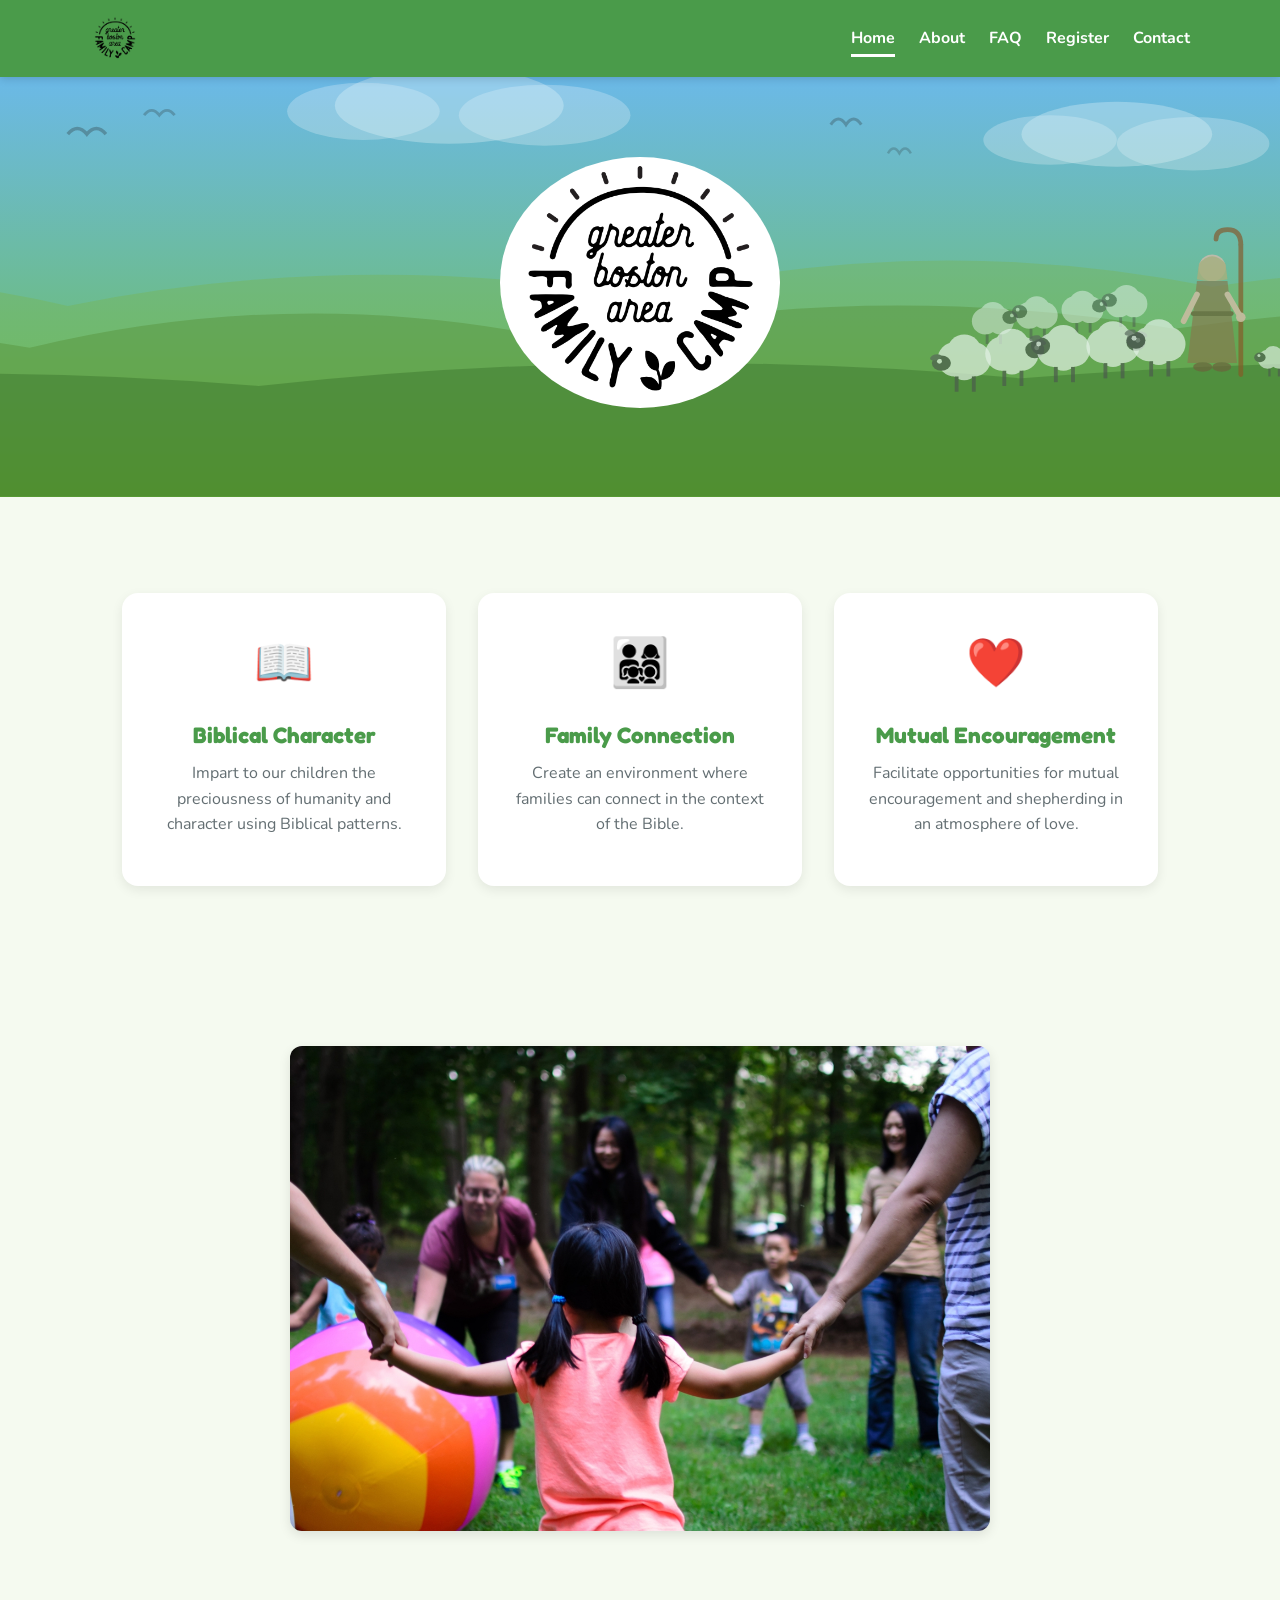
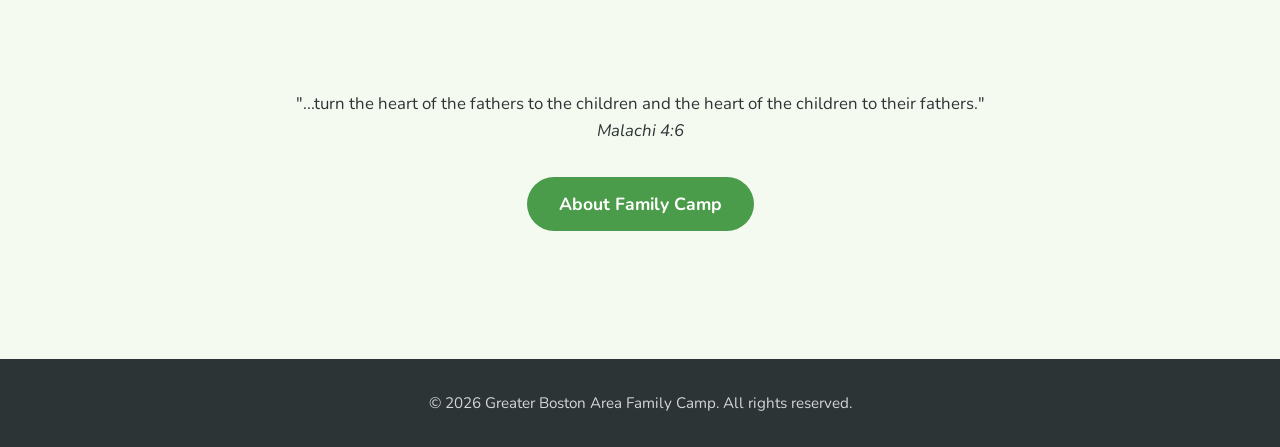
==== index.html @ 98b272f6 "Initial commit: GBA Family Camp website Migrate site from gba-family-camp-prototype repository inclu" ====
<!DOCTYPE html>
<html lang="en">
<head>
    <meta charset="UTF-8">
    <meta name="viewport" content="width=device-width, initial-scale=1.0">
    <title>Greater Boston Area Family Camp</title>
    <link rel="preconnect" href="https://fonts.googleapis.com">
    <link rel="preconnect" href="https://fonts.gstatic.com" crossorigin>
    <link href="https://fonts.googleapis.com/css2?family=Fredoka+One&family=Nunito:wght@400;600;700&display=swap" rel="stylesheet">
    <link rel="stylesheet" href="css/style.css">
</head>
<body>

    <!-- HEADER & NAVIGATION -->
    <header>
        <nav class="nav-container">
            <a href="index.html" class="logo"><img src="images/GBA FC logo screenshotted.png" alt="GBA Family Camp"></a>
            <button class="menu-toggle" aria-label="Toggle menu">
                <span></span>
                <span></span>
                <span></span>
            </button>
            <ul class="nav-links">
                <li><a href="index.html" class="active">Home</a></li>
                <li><a href="about.html">About</a></li>
                <li><a href="faq.html">FAQ</a></li>
                <li><a href="registration.html">Register</a></li>
                <li><a href="contact.html">Contact</a></li>
            </ul>
        </nav>
    </header>

    <!-- HERO SECTION -->
    <section class="hero">
        <div class="hero-content">
            <img src="images/GBA FC logo screenshotted.png" alt="Greater Boston Area Family Camp" class="hero-logo">
        </div>
        <!-- ============================================================
             PASTORAL SCENE (active) — sheep on rolling green hills
             To switch back to the forest, comment out this div and
             uncomment the "FOREST SCENE" div below.
             ============================================================ -->
        <div class="hero-scene" aria-hidden="true">
            <svg viewBox="0 0 1200 220" preserveAspectRatio="xMidYMax slice" xmlns="http://www.w3.org/2000/svg">
                <!-- Clouds -->
                <ellipse cx="150" cy="25" rx="55" ry="18" fill="white" opacity="0.4"/>
                <ellipse cx="110" cy="28" rx="38" ry="14" fill="white" opacity="0.35"/>
                <ellipse cx="195" cy="30" rx="42" ry="15" fill="white" opacity="0.35"/>

                <ellipse cx="500" cy="15" rx="60" ry="20" fill="white" opacity="0.35"/>
                <ellipse cx="455" cy="18" rx="40" ry="15" fill="white" opacity="0.3"/>
                <ellipse cx="550" cy="20" rx="45" ry="16" fill="white" opacity="0.3"/>

                <ellipse cx="850" cy="30" rx="50" ry="17" fill="white" opacity="0.35"/>
                <ellipse cx="815" cy="33" rx="35" ry="13" fill="white" opacity="0.3"/>
                <ellipse cx="890" cy="35" rx="40" ry="14" fill="white" opacity="0.3"/>

                <ellipse cx="1100" cy="20" rx="48" ry="16" fill="white" opacity="0.3"/>
                <ellipse cx="1065" cy="23" rx="33" ry="12" fill="white" opacity="0.25"/>
                <ellipse cx="1140" cy="25" rx="38" ry="13" fill="white" opacity="0.25"/>

                <!-- Birds (V shapes scattered across the sky) -->
                <path d="M300,30 Q305,24 310,30 Q315,24 320,30" fill="none" stroke="#2D3436" stroke-width="1.8" opacity="0.4"/>
                <path d="M340,20 Q344,15 348,20 Q352,15 356,20" fill="none" stroke="#2D3436" stroke-width="1.5" opacity="0.35"/>
                <path d="M700,25 Q704,19 708,25 Q712,19 716,25" fill="none" stroke="#2D3436" stroke-width="1.6" opacity="0.38"/>
                <path d="M730,40 Q733,35 736,40 Q739,35 742,40" fill="none" stroke="#2D3436" stroke-width="1.3" opacity="0.3"/>
                <path d="M950,18 Q954,12 958,18 Q962,12 966,18" fill="none" stroke="#2D3436" stroke-width="1.5" opacity="0.35"/>
                <path d="M180,45 Q183,40 186,45 Q189,40 192,45" fill="none" stroke="#2D3436" stroke-width="1.3" opacity="0.3"/>

                <!-- Rolling hills — back (distant, lighter) -->
                <path d="M0,130 Q150,85 300,120 Q450,90 600,115 Q750,80 900,110 Q1050,88 1200,105 L1200,220 L0,220 Z" fill="#7CB342" opacity="0.4"/>

                <!-- Rolling hills — middle -->
                <path d="M0,155 Q120,115 280,142 Q420,108 560,138 Q720,105 880,132 Q1020,112 1200,128 L1200,220 L0,220 Z" fill="#558B2F" opacity="0.5"/>

                <!-- Rolling hills — front (closest, darkest) -->
                <path d="M0,172 Q200,145 400,162 Q600,140 800,158 Q1000,142 1200,155 L1200,220 L0,220 Z" fill="#33691E" opacity="0.5"/>

                <!-- ======== SHEPHERD ======== -->
                <g opacity="0.7" transform="translate(900, 118)">
                    <!-- Staff / shepherd's crook -->
                    <line x1="15" y1="-30" x2="15" y2="38" stroke="#8B4513" stroke-width="2.5" stroke-linecap="round"/>
                    <path d="M15,-30 Q15,-38 8,-38 Q2,-38 2,-33" fill="none" stroke="#8B4513" stroke-width="2.5" stroke-linecap="round"/>
                    <!-- Head -->
                    <circle cx="0" cy="-18" r="7" fill="#FDBCB4"/>
                    <!-- Headcloth -->
                    <path d="M-7,-20 Q0,-28 7,-20 L8,-12 Q0,-10 -8,-12 Z" fill="#D4A76A" opacity="0.85"/>
                    <!-- Body / robe -->
                    <path d="M-8,-11 L-13,32 L13,32 L8,-11 Z" fill="#8B6C42"/>
                    <!-- Belt / sash -->
                    <line x1="-10" y1="6" x2="10" y2="6" stroke="#654321" stroke-width="2.5" stroke-linecap="round"/>
                    <!-- Arms -->
                    <line x1="-8" y1="-4" x2="-15" y2="10" stroke="#FDBCB4" stroke-width="3" stroke-linecap="round"/>
                    <line x1="8" y1="-4" x2="15" y2="8" stroke="#FDBCB4" stroke-width="3" stroke-linecap="round"/>
                    <!-- Hand holding staff -->
                    <circle cx="15" cy="8" r="2.5" fill="#FDBCB4"/>
                    <!-- Feet -->
                    <ellipse cx="-5" cy="34" rx="5" ry="2.5" fill="#6D4C2E"/>
                    <ellipse cx="5" cy="34" rx="5" ry="2.5" fill="#6D4C2E"/>
                </g>

                <!-- ======== FLOCK (clustered near shepherd, x~770-1060) ======== -->

                <!-- Back row — small distant sheep on middle hill, packed tight -->
                <g opacity="0.5" transform="translate(785, 128)">
                    <circle cx="-4" cy="0" r="7" fill="white"/>
                    <circle cx="4" cy="0" r="7" fill="white"/>
                    <circle cx="0" cy="-3" r="7" fill="white"/>
                    <ellipse cx="9" cy="-2" rx="4" ry="3.5" fill="#444"/>
                    <circle cx="10" cy="-3" r="1" fill="white"/>
                    <line x1="-3" y1="7" x2="-3" y2="12" stroke="#444" stroke-width="1.5"/>
                    <line x1="4" y1="7" x2="4" y2="12" stroke="#444" stroke-width="1.5"/>
                </g>
                <g opacity="0.5" transform="translate(808, 125)">
                    <circle cx="-4" cy="0" r="7" fill="white"/>
                    <circle cx="4" cy="0" r="7" fill="white"/>
                    <circle cx="0" cy="-3" r="7" fill="white"/>
                    <ellipse cx="-9" cy="-2" rx="4" ry="3.5" fill="#444"/>
                    <circle cx="-10" cy="-3" r="1" fill="white"/>
                    <line x1="-3" y1="7" x2="-3" y2="12" stroke="#444" stroke-width="1.5"/>
                    <line x1="4" y1="7" x2="4" y2="12" stroke="#444" stroke-width="1.5"/>
                </g>
                <g opacity="0.5" transform="translate(832, 122)">
                    <circle cx="-4" cy="0" r="7" fill="white"/>
                    <circle cx="4" cy="0" r="7" fill="white"/>
                    <circle cx="0" cy="-3" r="7" fill="white"/>
                    <ellipse cx="9" cy="-2" rx="4" ry="3.5" fill="#444"/>
                    <circle cx="10" cy="-3" r="1" fill="white"/>
                    <line x1="-3" y1="7" x2="-3" y2="12" stroke="#444" stroke-width="1.5"/>
                    <line x1="4" y1="7" x2="4" y2="12" stroke="#444" stroke-width="1.5"/>
                </g>
                <g opacity="0.5" transform="translate(855, 119)">
                    <circle cx="-4" cy="0" r="7" fill="white"/>
                    <circle cx="4" cy="0" r="7" fill="white"/>
                    <circle cx="0" cy="-3" r="7" fill="white"/>
                    <ellipse cx="-9" cy="-2" rx="4" ry="3.5" fill="#444"/>
                    <circle cx="-10" cy="-3" r="1" fill="white"/>
                    <line x1="-3" y1="7" x2="-3" y2="12" stroke="#444" stroke-width="1.5"/>
                    <line x1="4" y1="7" x2="4" y2="12" stroke="#444" stroke-width="1.5"/>
                </g>
                <g opacity="0.5" transform="translate(950, 112)">
                    <circle cx="-4" cy="0" r="7" fill="white"/>
                    <circle cx="4" cy="0" r="7" fill="white"/>
                    <circle cx="0" cy="-3" r="7" fill="white"/>
                    <ellipse cx="9" cy="-2" rx="4" ry="3.5" fill="#444"/>
                    <circle cx="10" cy="-3" r="1" fill="white"/>
                    <line x1="-3" y1="7" x2="-3" y2="12" stroke="#444" stroke-width="1.5"/>
                    <line x1="4" y1="7" x2="4" y2="12" stroke="#444" stroke-width="1.5"/>
                </g>
                <g opacity="0.5" transform="translate(973, 109)">
                    <circle cx="-4" cy="0" r="7" fill="white"/>
                    <circle cx="4" cy="0" r="7" fill="white"/>
                    <circle cx="0" cy="-3" r="7" fill="white"/>
                    <ellipse cx="-9" cy="-2" rx="4" ry="3.5" fill="#444"/>
                    <circle cx="-10" cy="-3" r="1" fill="white"/>
                    <line x1="-3" y1="7" x2="-3" y2="12" stroke="#444" stroke-width="1.5"/>
                    <line x1="4" y1="7" x2="4" y2="12" stroke="#444" stroke-width="1.5"/>
                </g>
                <g opacity="0.5" transform="translate(998, 106)">
                    <circle cx="-4" cy="0" r="7" fill="white"/>
                    <circle cx="4" cy="0" r="7" fill="white"/>
                    <circle cx="0" cy="-3" r="7" fill="white"/>
                    <ellipse cx="9" cy="-2" rx="4" ry="3.5" fill="#444"/>
                    <circle cx="10" cy="-3" r="1" fill="white"/>
                    <line x1="-3" y1="7" x2="-3" y2="12" stroke="#444" stroke-width="1.5"/>
                    <line x1="4" y1="7" x2="4" y2="12" stroke="#444" stroke-width="1.5"/>
                </g>
                <g opacity="0.5" transform="translate(1025, 110)">
                    <circle cx="-4" cy="0" r="7" fill="white"/>
                    <circle cx="4" cy="0" r="7" fill="white"/>
                    <circle cx="0" cy="-3" r="7" fill="white"/>
                    <ellipse cx="-9" cy="-2" rx="4" ry="3.5" fill="#444"/>
                    <circle cx="-10" cy="-3" r="1" fill="white"/>
                    <line x1="-3" y1="7" x2="-3" y2="12" stroke="#444" stroke-width="1.5"/>
                    <line x1="4" y1="7" x2="4" y2="12" stroke="#444" stroke-width="1.5"/>
                </g>

                <!-- Front row — larger sheep on front hill, packed tight with slight overlap -->
                <g opacity="0.7" transform="translate(770, 148)">
                    <circle cx="-5" cy="0" r="9" fill="white"/>
                    <circle cx="5" cy="0" r="9" fill="white"/>
                    <circle cx="0" cy="-4" r="9" fill="white"/>
                    <circle cx="0" cy="3" r="8" fill="white"/>
                    <ellipse cx="-12" cy="2" rx="5" ry="4" fill="#444"/>
                    <circle cx="-13" cy="1" r="1.3" fill="white"/>
                    <ellipse cx="-15" cy="-1" rx="3" ry="1.5" fill="#555" transform="rotate(-15,-15,-1)"/>
                    <line x1="-4" y1="9" x2="-4" y2="17" stroke="#444" stroke-width="2"/>
                    <line x1="5" y1="9" x2="5" y2="17" stroke="#444" stroke-width="2"/>
                </g>
                <g opacity="0.7" transform="translate(795, 145)">
                    <circle cx="-5" cy="0" r="9" fill="white"/>
                    <circle cx="5" cy="0" r="9" fill="white"/>
                    <circle cx="0" cy="-4" r="9" fill="white"/>
                    <circle cx="0" cy="3" r="8" fill="white"/>
                    <ellipse cx="12" cy="-2" rx="5" ry="4.5" fill="#444"/>
                    <circle cx="13" cy="-3" r="1.3" fill="white"/>
                    <ellipse cx="15" cy="-6" rx="3" ry="1.5" fill="#555" transform="rotate(15,15,-6)"/>
                    <line x1="-4" y1="9" x2="-4" y2="17" stroke="#444" stroke-width="2"/>
                    <line x1="5" y1="9" x2="5" y2="17" stroke="#444" stroke-width="2"/>
                </g>
                <g opacity="0.7" transform="translate(822, 143)">
                    <circle cx="-5" cy="0" r="9" fill="white"/>
                    <circle cx="5" cy="0" r="9" fill="white"/>
                    <circle cx="0" cy="-4" r="9" fill="white"/>
                    <circle cx="0" cy="3" r="8" fill="white"/>
                    <ellipse cx="-12" cy="-2" rx="5" ry="4.5" fill="#444"/>
                    <circle cx="-13" cy="-3" r="1.3" fill="white"/>
                    <ellipse cx="-15" cy="-6" rx="3" ry="1.5" fill="#555" transform="rotate(-15,-15,-6)"/>
                    <line x1="-4" y1="9" x2="-4" y2="17" stroke="#444" stroke-width="2"/>
                    <line x1="5" y1="9" x2="5" y2="17" stroke="#444" stroke-width="2"/>
                </g>
                <g opacity="0.7" transform="translate(848, 141)">
                    <circle cx="-5" cy="0" r="9" fill="white"/>
                    <circle cx="5" cy="0" r="9" fill="white"/>
                    <circle cx="0" cy="-4" r="9" fill="white"/>
                    <circle cx="0" cy="3" r="8" fill="white"/>
                    <ellipse cx="12" cy="-2" rx="5" ry="4.5" fill="#444"/>
                    <circle cx="13" cy="-3" r="1.3" fill="white"/>
                    <ellipse cx="15" cy="-6" rx="3" ry="1.5" fill="#555" transform="rotate(15,15,-6)"/>
                    <line x1="-4" y1="9" x2="-4" y2="17" stroke="#444" stroke-width="2"/>
                    <line x1="5" y1="9" x2="5" y2="17" stroke="#444" stroke-width="2"/>
                </g>
                <g opacity="0.7" transform="translate(872, 140)">
                    <circle cx="-5" cy="0" r="9" fill="white"/>
                    <circle cx="5" cy="0" r="9" fill="white"/>
                    <circle cx="0" cy="-4" r="9" fill="white"/>
                    <circle cx="0" cy="3" r="8" fill="white"/>
                    <ellipse cx="-12" cy="-2" rx="5" ry="4.5" fill="#444"/>
                    <circle cx="-13" cy="-3" r="1.3" fill="white"/>
                    <ellipse cx="-15" cy="-6" rx="3" ry="1.5" fill="#555" transform="rotate(-15,-15,-6)"/>
                    <line x1="-4" y1="9" x2="-4" y2="17" stroke="#444" stroke-width="2"/>
                    <line x1="5" y1="9" x2="5" y2="17" stroke="#444" stroke-width="2"/>
                </g>
                <!-- Lamb near the shepherd -->
                <g opacity="0.65" transform="translate(932, 148)">
                    <circle cx="-3" cy="0" r="5" fill="white"/>
                    <circle cx="3" cy="0" r="5" fill="white"/>
                    <circle cx="0" cy="-2" r="5" fill="white"/>
                    <ellipse cx="-7" cy="-1" rx="3" ry="2.5" fill="#444"/>
                    <circle cx="-7.5" cy="-2" r="0.8" fill="white"/>
                    <line x1="-2" y1="5" x2="-2" y2="9" stroke="#444" stroke-width="1.2"/>
                    <line x1="3" y1="5" x2="3" y2="9" stroke="#444" stroke-width="1.2"/>
                </g>
                <g opacity="0.7" transform="translate(950, 148)">
                    <circle cx="-5" cy="0" r="9" fill="white"/>
                    <circle cx="5" cy="0" r="9" fill="white"/>
                    <circle cx="0" cy="-4" r="9" fill="white"/>
                    <circle cx="0" cy="3" r="8" fill="white"/>
                    <ellipse cx="12" cy="-2" rx="5" ry="4.5" fill="#444"/>
                    <circle cx="13" cy="-3" r="1.3" fill="white"/>
                    <ellipse cx="15" cy="-6" rx="3" ry="1.5" fill="#555" transform="rotate(15,15,-6)"/>
                    <line x1="-4" y1="9" x2="-4" y2="17" stroke="#444" stroke-width="2"/>
                    <line x1="5" y1="9" x2="5" y2="17" stroke="#444" stroke-width="2"/>
                </g>
                <g opacity="0.7" transform="translate(977, 150)">
                    <circle cx="-5" cy="0" r="9" fill="white"/>
                    <circle cx="5" cy="0" r="9" fill="white"/>
                    <circle cx="0" cy="-4" r="9" fill="white"/>
                    <circle cx="0" cy="3" r="8" fill="white"/>
                    <ellipse cx="-12" cy="-2" rx="5" ry="4.5" fill="#444"/>
                    <circle cx="-13" cy="-3" r="1.3" fill="white"/>
                    <ellipse cx="-15" cy="-6" rx="3" ry="1.5" fill="#555" transform="rotate(-15,-15,-6)"/>
                    <line x1="-4" y1="9" x2="-4" y2="17" stroke="#444" stroke-width="2"/>
                    <line x1="5" y1="9" x2="5" y2="17" stroke="#444" stroke-width="2"/>
                </g>
                <g opacity="0.7" transform="translate(1002, 152)">
                    <circle cx="-5" cy="0" r="9" fill="white"/>
                    <circle cx="5" cy="0" r="9" fill="white"/>
                    <circle cx="0" cy="-4" r="9" fill="white"/>
                    <circle cx="0" cy="3" r="8" fill="white"/>
                    <ellipse cx="12" cy="-2" rx="5" ry="4.5" fill="#444"/>
                    <circle cx="13" cy="-3" r="1.3" fill="white"/>
                    <ellipse cx="15" cy="-6" rx="3" ry="1.5" fill="#555" transform="rotate(15,15,-6)"/>
                    <line x1="-4" y1="9" x2="-4" y2="17" stroke="#444" stroke-width="2"/>
                    <line x1="5" y1="9" x2="5" y2="17" stroke="#444" stroke-width="2"/>
                </g>
                <g opacity="0.7" transform="translate(1028, 154)">
                    <circle cx="-5" cy="0" r="9" fill="white"/>
                    <circle cx="5" cy="0" r="9" fill="white"/>
                    <circle cx="0" cy="-4" r="9" fill="white"/>
                    <circle cx="0" cy="3" r="8" fill="white"/>
                    <ellipse cx="-12" cy="-2" rx="5" ry="4.5" fill="#444"/>
                    <circle cx="-13" cy="-3" r="1.3" fill="white"/>
                    <ellipse cx="-15" cy="-6" rx="3" ry="1.5" fill="#555" transform="rotate(-15,-15,-6)"/>
                    <line x1="-4" y1="9" x2="-4" y2="17" stroke="#444" stroke-width="2"/>
                    <line x1="5" y1="9" x2="5" y2="17" stroke="#444" stroke-width="2"/>
                </g>
                <g opacity="0.7" transform="translate(1055, 156)">
                    <circle cx="-5" cy="0" r="9" fill="white"/>
                    <circle cx="5" cy="0" r="9" fill="white"/>
                    <circle cx="0" cy="-4" r="9" fill="white"/>
                    <circle cx="0" cy="3" r="8" fill="white"/>
                    <ellipse cx="12" cy="-2" rx="5" ry="4.5" fill="#444"/>
                    <circle cx="13" cy="-3" r="1.3" fill="white"/>
                    <ellipse cx="15" cy="-6" rx="3" ry="1.5" fill="#555" transform="rotate(15,15,-6)"/>
                    <line x1="-4" y1="9" x2="-4" y2="17" stroke="#444" stroke-width="2"/>
                    <line x1="5" y1="9" x2="5" y2="17" stroke="#444" stroke-width="2"/>
                </g>
            </svg>
        </div>

        <!-- ============================================================
             FOREST SCENE (inactive) — original evergreen trees
             To switch back: uncomment this div and comment out the
             "PASTORAL SCENE" div above.
             ============================================================
        <div class="hero-scene" aria-hidden="true">
            <svg viewBox="0 0 1200 220" preserveAspectRatio="xMidYMax slice" xmlns="http://www.w3.org/2000/svg">
                <ellipse cx="180" cy="28" rx="50" ry="16" fill="white" opacity="0.35"/>
                <ellipse cx="145" cy="30" rx="35" ry="14" fill="white" opacity="0.3"/>
                <ellipse cx="220" cy="32" rx="40" ry="13" fill="white" opacity="0.3"/>
                <ellipse cx="750" cy="18" rx="55" ry="17" fill="white" opacity="0.3"/>
                <ellipse cx="710" cy="20" rx="38" ry="13" fill="white" opacity="0.25"/>
                <ellipse cx="795" cy="22" rx="42" ry="14" fill="white" opacity="0.25"/>
                <ellipse cx="1050" cy="38" rx="45" ry="14" fill="white" opacity="0.3"/>
                <ellipse cx="1020" cy="40" rx="32" ry="12" fill="white" opacity="0.25"/>
                <ellipse cx="1085" cy="42" rx="36" ry="12" fill="white" opacity="0.25"/>
                <path d="M420,22 Q425,16 430,22 Q435,16 440,22" fill="none" stroke="#2D3436" stroke-width="1.8" opacity="0.4"/>
                <path d="M460,32 Q464,27 468,32 Q472,27 476,32" fill="none" stroke="#2D3436" stroke-width="1.5" opacity="0.35"/>
                <polygon points="70,40 55,70 85,70" fill="#2E7D32" opacity="0.5"/>
                <polygon points="70,55 48,90 92,90" fill="#338633" opacity="0.5"/>
                <polygon points="70,75 40,115 100,115" fill="#3E9E3E" opacity="0.5"/>
                <rect x="65" y="115" width="10" height="12" fill="#5D4037" opacity="0.5"/>
                <polygon points="220,35 205,65 235,65" fill="#338633" opacity="0.5"/>
                <polygon points="220,50 198,85 242,85" fill="#2E7D32" opacity="0.5"/>
                <polygon points="220,70 190,110 250,110" fill="#3E9E3E" opacity="0.5"/>
                <rect x="215" y="110" width="10" height="12" fill="#5D4037" opacity="0.5"/>
                <polygon points="370,42 355,72 385,72" fill="#2E7D32" opacity="0.5"/>
                <polygon points="370,57 348,92 392,92" fill="#338633" opacity="0.5"/>
                <polygon points="370,77 340,117 400,117" fill="#3E9E3E" opacity="0.5"/>
                <rect x="365" y="117" width="10" height="12" fill="#5D4037" opacity="0.5"/>
                <polygon points="520,30 505,60 535,60" fill="#338633" opacity="0.5"/>
                <polygon points="520,45 498,80 542,80" fill="#2E7D32" opacity="0.5"/>
                <polygon points="520,65 490,105 550,105" fill="#3E9E3E" opacity="0.5"/>
                <rect x="515" y="105" width="10" height="12" fill="#5D4037" opacity="0.5"/>
                <polygon points="670,38 655,68 685,68" fill="#2E7D32" opacity="0.5"/>
                <polygon points="670,53 648,88 692,88" fill="#338633" opacity="0.5"/>
                <polygon points="670,73 640,113 700,113" fill="#3E9E3E" opacity="0.5"/>
                <rect x="665" y="113" width="10" height="12" fill="#5D4037" opacity="0.5"/>
                <polygon points="820,33 805,63 835,63" fill="#338633" opacity="0.5"/>
                <polygon points="820,48 798,83 842,83" fill="#2E7D32" opacity="0.5"/>
                <polygon points="820,68 790,108 850,108" fill="#3E9E3E" opacity="0.5"/>
                <rect x="815" y="108" width="10" height="12" fill="#5D4037" opacity="0.5"/>
                <polygon points="970,40 955,70 985,70" fill="#2E7D32" opacity="0.5"/>
                <polygon points="970,55 948,90 992,90" fill="#338633" opacity="0.5"/>
                <polygon points="970,75 940,115 1000,115" fill="#3E9E3E" opacity="0.5"/>
                <rect x="965" y="115" width="10" height="12" fill="#5D4037" opacity="0.5"/>
                <polygon points="1120,36 1105,66 1135,66" fill="#338633" opacity="0.5"/>
                <polygon points="1120,51 1098,86 1142,86" fill="#2E7D32" opacity="0.5"/>
                <polygon points="1120,71 1090,111 1150,111" fill="#3E9E3E" opacity="0.5"/>
                <rect x="1115" y="111" width="10" height="12" fill="#5D4037" opacity="0.5"/>
                <polygon points="30,70 10,108 50,108" fill="#1B5E20" opacity="0.7"/>
                <polygon points="30,88 2,135 58,135" fill="#236B23" opacity="0.7"/>
                <polygon points="30,115 -8,170 68,170" fill="#2E7D32" opacity="0.7"/>
                <rect x="23" y="170" width="14" height="18" fill="#4E342E" opacity="0.7"/>
                <polygon points="150,60 130,98 170,98" fill="#236B23" opacity="0.7"/>
                <polygon points="150,78 122,125 178,125" fill="#1B5E20" opacity="0.7"/>
                <polygon points="150,105 112,160 188,160" fill="#2E7D32" opacity="0.7"/>
                <rect x="143" y="160" width="14" height="18" fill="#4E342E" opacity="0.7"/>
                <polygon points="290,65 270,103 310,103" fill="#1B5E20" opacity="0.7"/>
                <polygon points="290,83 262,130 318,130" fill="#236B23" opacity="0.7"/>
                <polygon points="290,110 252,165 328,165" fill="#2E7D32" opacity="0.7"/>
                <rect x="283" y="165" width="14" height="18" fill="#4E342E" opacity="0.7"/>
                <polygon points="440,55 420,93 460,93" fill="#236B23" opacity="0.7"/>
                <polygon points="440,73 412,120 468,120" fill="#1B5E20" opacity="0.7"/>
                <polygon points="440,100 402,155 478,155" fill="#2E7D32" opacity="0.7"/>
                <rect x="433" y="155" width="14" height="18" fill="#4E342E" opacity="0.7"/>
                <polygon points="590,62 570,100 610,100" fill="#1B5E20" opacity="0.7"/>
                <polygon points="590,80 562,127 618,127" fill="#236B23" opacity="0.7"/>
                <polygon points="590,107 552,162 628,162" fill="#2E7D32" opacity="0.7"/>
                <rect x="583" y="162" width="14" height="18" fill="#4E342E" opacity="0.7"/>
                <polygon points="740,58 720,96 760,96" fill="#236B23" opacity="0.7"/>
                <polygon points="740,76 712,123 768,123" fill="#1B5E20" opacity="0.7"/>
                <polygon points="740,103 702,158 778,158" fill="#2E7D32" opacity="0.7"/>
                <rect x="733" y="158" width="14" height="18" fill="#4E342E" opacity="0.7"/>
                <polygon points="890,63 870,101 910,101" fill="#1B5E20" opacity="0.7"/>
                <polygon points="890,81 862,128 918,128" fill="#236B23" opacity="0.7"/>
                <polygon points="890,108 852,163 928,163" fill="#2E7D32" opacity="0.7"/>
                <rect x="883" y="163" width="14" height="18" fill="#4E342E" opacity="0.7"/>
                <polygon points="1040,56 1020,94 1060,94" fill="#236B23" opacity="0.7"/>
                <polygon points="1040,74 1012,121 1068,121" fill="#1B5E20" opacity="0.7"/>
                <polygon points="1040,101 1002,156 1078,156" fill="#2E7D32" opacity="0.7"/>
                <rect x="1033" y="156" width="14" height="18" fill="#4E342E" opacity="0.7"/>
                <polygon points="1170,66 1150,104 1190,104" fill="#1B5E20" opacity="0.7"/>
                <polygon points="1170,84 1142,131 1198,131" fill="#236B23" opacity="0.7"/>
                <polygon points="1170,111 1132,166 1208,166" fill="#2E7D32" opacity="0.7"/>
                <rect x="1163" y="166" width="14" height="18" fill="#4E342E" opacity="0.7"/>
                <rect x="0" y="165" width="1200" height="55" fill="#2E7D32" opacity="0.4"/>
            </svg>
        </div>
        -->
    </section>

    <!-- HIGHLIGHTS -->
    <section class="section">
        <div class="highlights">
            <div class="card">
                <div class="card-icon">📖</div>
                <h3>Biblical Character</h3>
                <p>Impart to our children the preciousness of humanity and character using Biblical patterns.</p>
            </div>
            <div class="card">
                <div class="card-icon">👨‍👩‍👧‍👦</div>
                <h3>Family Connection</h3>
                <p>Create an environment where families can connect in the context of the Bible.</p>
            </div>
            <div class="card">
                <div class="card-icon">❤️</div>
                <h3>Mutual Encouragement</h3>
                <p>Facilitate opportunities for mutual encouragement and shepherding in an atmosphere of love.</p>
            </div>
        </div>
    </section>

    <!-- PHOTO -->
    <section class="section" style="text-align: center;">
        <img src="images/SFC_3_outside.jpg" alt="Families playing together outdoors at camp" class="page-photo scroll-reveal">
    </section>

    <!-- ABOUT PREVIEW -->
    <section class="section" style="text-align: center;">
        <p>"...turn the heart of the fathers to the children and the heart of the children to their fathers."<br><em>Malachi 4:6</em></p>
        <a href="about.html" class="btn btn-primary" style="margin-top: 1rem;">About Family Camp</a>
    </section>

    <!-- FOOTER -->
    <footer>
        <p>&copy; 2026 Greater Boston Area Family Camp. All rights reserved.</p>
    </footer>

    <!-- Mobile menu toggle script -->
    <script>
        document.querySelector('.menu-toggle').addEventListener('click', function () {
            document.querySelector('.nav-links').classList.toggle('open');
        });

        // Scroll reveal: fade in elements as they enter the viewport
        const observer = new IntersectionObserver(function (entries) {
            entries.forEach(function (entry) {
                if (entry.isIntersecting) {
                    entry.target.classList.add('visible');
                }
            });
        }, { threshold: 0.15 });

        document.querySelectorAll('.scroll-reveal').forEach(function (el) {
            observer.observe(el);
        });
    </script>

</body>
</html>
---- css/style.css ----
/* ===== COLOR & FONT VARIABLES ===== */
/* Change these values to update the entire site's look! */
:root {
    --color-primary: #4A9B4A;
    --color-secondary: #6BB9E8;
    --color-accent: #6DBE45;
    --color-bg: #F5FAF0;
    --color-text: #2D3436;
    --color-white: #FFFFFF;
    --font-heading: 'Fredoka One', cursive;
    --font-body: 'Nunito', sans-serif;
}

/* ===== RESET & BASE STYLES ===== */
* {
    margin: 0;
    padding: 0;
    box-sizing: border-box;
}

body {
    font-family: var(--font-body);
    color: var(--color-text);
    background-color: var(--color-bg);
    line-height: 1.6;
}

a {
    color: var(--color-secondary);
    text-decoration: none;
}

a:hover {
    text-decoration: underline;
}

img {
    max-width: 100%;
    height: auto;
}

/* ===== HEADER & NAVIGATION ===== */
header {
    background-color: var(--color-primary);
    padding: 1rem 2rem;
    position: sticky;
    top: 0;
    z-index: 100;
    box-shadow: 0 2px 8px rgba(0, 0, 0, 0.15);
}

.nav-container {
    max-width: 1100px;
    margin: 0 auto;
    display: flex;
    justify-content: space-between;
    align-items: center;
}

.logo {
    display: flex;
    align-items: center;
    text-decoration: none;
}

.logo img {
    height: 45px;
    width: auto;
    mix-blend-mode: multiply;
    transition: opacity 0.2s;
}

.logo:hover {
    text-decoration: none;
}

.logo:hover img {
    opacity: 0.85;
}

.nav-links {
    list-style: none;
    display: flex;
    gap: 1.5rem;
}

.nav-links a {
    color: var(--color-white);
    font-weight: 700;
    font-size: 1rem;
    padding: 0.3rem 0;
    border-bottom: 3px solid transparent;
    transition: border-color 0.2s;
}

.nav-links a:hover {
    text-decoration: none;
    border-bottom-color: var(--color-white);
}

.nav-links a.active {
    border-bottom-color: var(--color-white);
}

.menu-toggle {
    display: none;
    background: none;
    border: none;
    cursor: pointer;
    flex-direction: column;
    gap: 5px;
}

.menu-toggle span {
    display: block;
    width: 28px;
    height: 3px;
    background-color: var(--color-white);
    border-radius: 3px;
}

/* ===== HERO SECTION (Home Page) ===== */
.hero {
    background: linear-gradient(to bottom, var(--color-secondary), var(--color-accent));
    color: var(--color-white);
    text-align: center;
    padding: 5rem 2rem;
    position: relative;
    overflow: hidden;
}

.hero-content {
    position: relative;
    z-index: 1;
}

.hero-scene {
    position: absolute;
    left: 0;
    right: 0;
    bottom: 0;
    top: 0;
    opacity: 0.8;
}

.hero-scene svg {
    width: 100%;
    height: 100%;
    display: block;
}

.hero-logo {
    max-width: 280px;
    height: auto;
    border-radius: 50%;
}

.hero h1 {
    font-family: var(--font-heading);
    font-size: 2.8rem;
    margin-bottom: 1rem;
}

.hero p {
    font-size: 1.3rem;
    max-width: 600px;
    margin: 0 auto 2rem;
}

/* ===== BUTTONS ===== */
.btn {
    display: inline-block;
    padding: 0.8rem 2rem;
    border-radius: 50px;
    font-family: var(--font-body);
    font-weight: 700;
    font-size: 1.1rem;
    text-decoration: none;
    transition: transform 0.2s, box-shadow 0.2s;
    cursor: pointer;
    border: none;
}

.btn:hover {
    transform: translateY(-2px);
    box-shadow: 0 4px 12px rgba(0, 0, 0, 0.2);
    text-decoration: none;
}

.btn-white {
    background-color: var(--color-white);
    color: var(--color-primary);
}

.btn-primary {
    background-color: var(--color-primary);
    color: var(--color-white);
}

.btn-large {
    padding: 1rem 3rem;
    font-size: 1.3rem;
}

/* ===== CONTENT SECTIONS ===== */
.section {
    max-width: 1100px;
    margin: 0 auto;
    padding: 4rem 2rem;
}

.section h2 {
    font-family: var(--font-heading);
    font-size: 2rem;
    color: var(--color-primary);
    margin-bottom: 1.5rem;
}

.section h3 {
    font-family: var(--font-heading);
    font-size: 1.4rem;
    color: var(--color-secondary);
    margin-bottom: 1rem;
    margin-top: 2rem;
}

.section p {
    margin-bottom: 1rem;
    font-size: 1.05rem;
}

.section ul {
    margin-left: 1.5rem;
    margin-bottom: 1rem;
}

.section li {
    margin-bottom: 0.5rem;
    font-size: 1.05rem;
}

/* ===== PAGE PHOTOS ===== */
.page-photo {
    width: 100%;
    max-width: 700px;
    margin: 2rem auto;
    display: block;
    border-radius: 12px;
    box-shadow: 0 4px 12px rgba(0, 0, 0, 0.1);
    transition: transform 0.3s ease, box-shadow 0.3s ease;
}

.page-photo:hover {
    transform: scale(1.03);
    box-shadow: 0 8px 24px rgba(0, 0, 0, 0.18);
}

/* Scroll reveal animation */
.scroll-reveal {
    opacity: 0;
    transform: translateY(40px);
    transition: opacity 0.8s ease, transform 0.8s ease;
}

.scroll-reveal.visible {
    opacity: 1;
    transform: translateY(0);
}

/* ===== HIGHLIGHT CARDS (Home Page) ===== */
.highlights {
    display: grid;
    grid-template-columns: repeat(auto-fit, minmax(250px, 1fr));
    gap: 2rem;
    margin-top: 2rem;
}

.card {
    background-color: var(--color-white);
    border-radius: 16px;
    padding: 2rem;
    text-align: center;
    box-shadow: 0 4px 12px rgba(0, 0, 0, 0.08);
    transition: transform 0.2s;
}

.card:hover {
    transform: translateY(-4px);
}

.card-icon {
    font-size: 3rem;
    margin-bottom: 1rem;
}

.card h3 {
    font-family: var(--font-heading);
    color: var(--color-primary);
    margin-bottom: 0.5rem;
    margin-top: 0;
}

.card p {
    font-size: 1rem;
    color: #636e72;
}

/* ===== GALLERY GRID ===== */
.gallery-grid {
    display: grid;
    grid-template-columns: repeat(auto-fill, minmax(280px, 1fr));
    gap: 1.5rem;
    margin-top: 2rem;
}

.gallery-item {
    border-radius: 12px;
    overflow: hidden;
    box-shadow: 0 4px 12px rgba(0, 0, 0, 0.08);
    background-color: var(--color-white);
}

.placeholder-image {
    background-color: var(--color-secondary);
    aspect-ratio: 4 / 3;
    display: flex;
    align-items: center;
    justify-content: center;
    color: var(--color-white);
    font-size: 1.1rem;
    font-weight: 700;
}

.gallery-item:nth-child(2) .placeholder-image { background-color: var(--color-accent); }
.gallery-item:nth-child(3) .placeholder-image { background-color: var(--color-primary); }
.gallery-item:nth-child(4) .placeholder-image { background-color: #5BAFCF; }
.gallery-item:nth-child(5) .placeholder-image { background-color: var(--color-primary); }
.gallery-item:nth-child(6) .placeholder-image { background-color: var(--color-accent); }

.gallery-item img {
    width: 100%;
    height: auto;
    aspect-ratio: 4 / 3;
    object-fit: cover;
}

.gallery-caption {
    padding: 0.8rem 1rem;
    font-size: 0.95rem;
    color: #636e72;
    text-align: center;
}

/* ===== REGISTRATION PAGE ===== */
.register-box {
    background-color: var(--color-white);
    border-radius: 16px;
    padding: 3rem;
    text-align: center;
    box-shadow: 0 4px 12px rgba(0, 0, 0, 0.08);
    margin-top: 2rem;
}

.register-box h3 {
    font-family: var(--font-heading);
    color: var(--color-primary);
    margin-top: 0;
    margin-bottom: 1rem;
}

.register-box p {
    margin-bottom: 1.5rem;
    color: #636e72;
}

/* ===== CONTACT PAGE ===== */
.contact-info {
    background-color: var(--color-white);
    border-radius: 16px;
    padding: 3rem;
    box-shadow: 0 4px 12px rgba(0, 0, 0, 0.08);
    margin-top: 2rem;
    text-align: center;
}

.contact-info h3 {
    margin-top: 0;
}

.email-link {
    display: inline-block;
    font-size: 1.3rem;
    font-weight: 700;
    color: var(--color-primary);
    margin: 1.5rem 0;
}

.email-link:hover {
    color: var(--color-secondary);
}

/* ===== FAQ DROPDOWNS ===== */
.faq-list {
    margin-top: 2rem;
    display: flex;
    flex-direction: column;
    gap: 1rem;
}

.faq-item {
    background-color: var(--color-white);
    border-radius: 12px;
    box-shadow: 0 4px 12px rgba(0, 0, 0, 0.08);
    overflow: hidden;
}

.faq-item summary {
    font-family: var(--font-heading);
    font-size: 1.15rem;
    color: var(--color-primary);
    padding: 1.2rem 1.5rem;
    cursor: pointer;
    list-style: none;
    display: flex;
    justify-content: space-between;
    align-items: center;
    gap: 1rem;
    transition: background-color 0.2s;
}

.faq-item summary:hover {
    background-color: rgba(74, 155, 74, 0.05);
}

.faq-item summary::-webkit-details-marker {
    display: none;
}

.faq-item summary::after {
    content: '+';
    font-size: 1.5rem;
    font-weight: 700;
    color: var(--color-secondary);
    flex-shrink: 0;
    transition: transform 0.2s;
}

.faq-item[open] summary::after {
    content: '−';
}

.faq-item p {
    padding: 0 1.5rem 1.2rem;
    margin: 0;
    font-size: 1.05rem;
    line-height: 1.6;
    color: #636e72;
}

.faq-item a {
    color: var(--color-primary);
    font-weight: 700;
}

.faq-item a:hover {
    color: var(--color-secondary);
}

/* ===== FOOTER ===== */
footer {
    background-color: var(--color-text);
    color: var(--color-white);
    text-align: center;
    padding: 2rem;
    margin-top: 4rem;
}

footer p {
    font-size: 0.95rem;
    opacity: 0.8;
}

/* ===== MOBILE RESPONSIVE ===== */
@media (max-width: 768px) {
    .menu-toggle {
        display: flex;
    }

    .nav-links {
        display: none;
        flex-direction: column;
        position: absolute;
        top: 100%;
        left: 0;
        right: 0;
        background-color: var(--color-primary);
        padding: 1rem 2rem;
        gap: 0.5rem;
        box-shadow: 0 4px 8px rgba(0, 0, 0, 0.15);
    }

    .nav-links.open {
        display: flex;
    }

    .nav-links a {
        padding: 0.5rem 0;
    }

    header {
        position: relative;
    }

    .hero h1 {
        font-size: 2rem;
    }

    .hero p {
        font-size: 1.1rem;
    }

    .hero-scene {
        opacity: 0.5;
    }

    .section {
        padding: 2.5rem 1.5rem;
    }

    .register-box,
    .contact-info {
        padding: 2rem 1.5rem;
    }
}
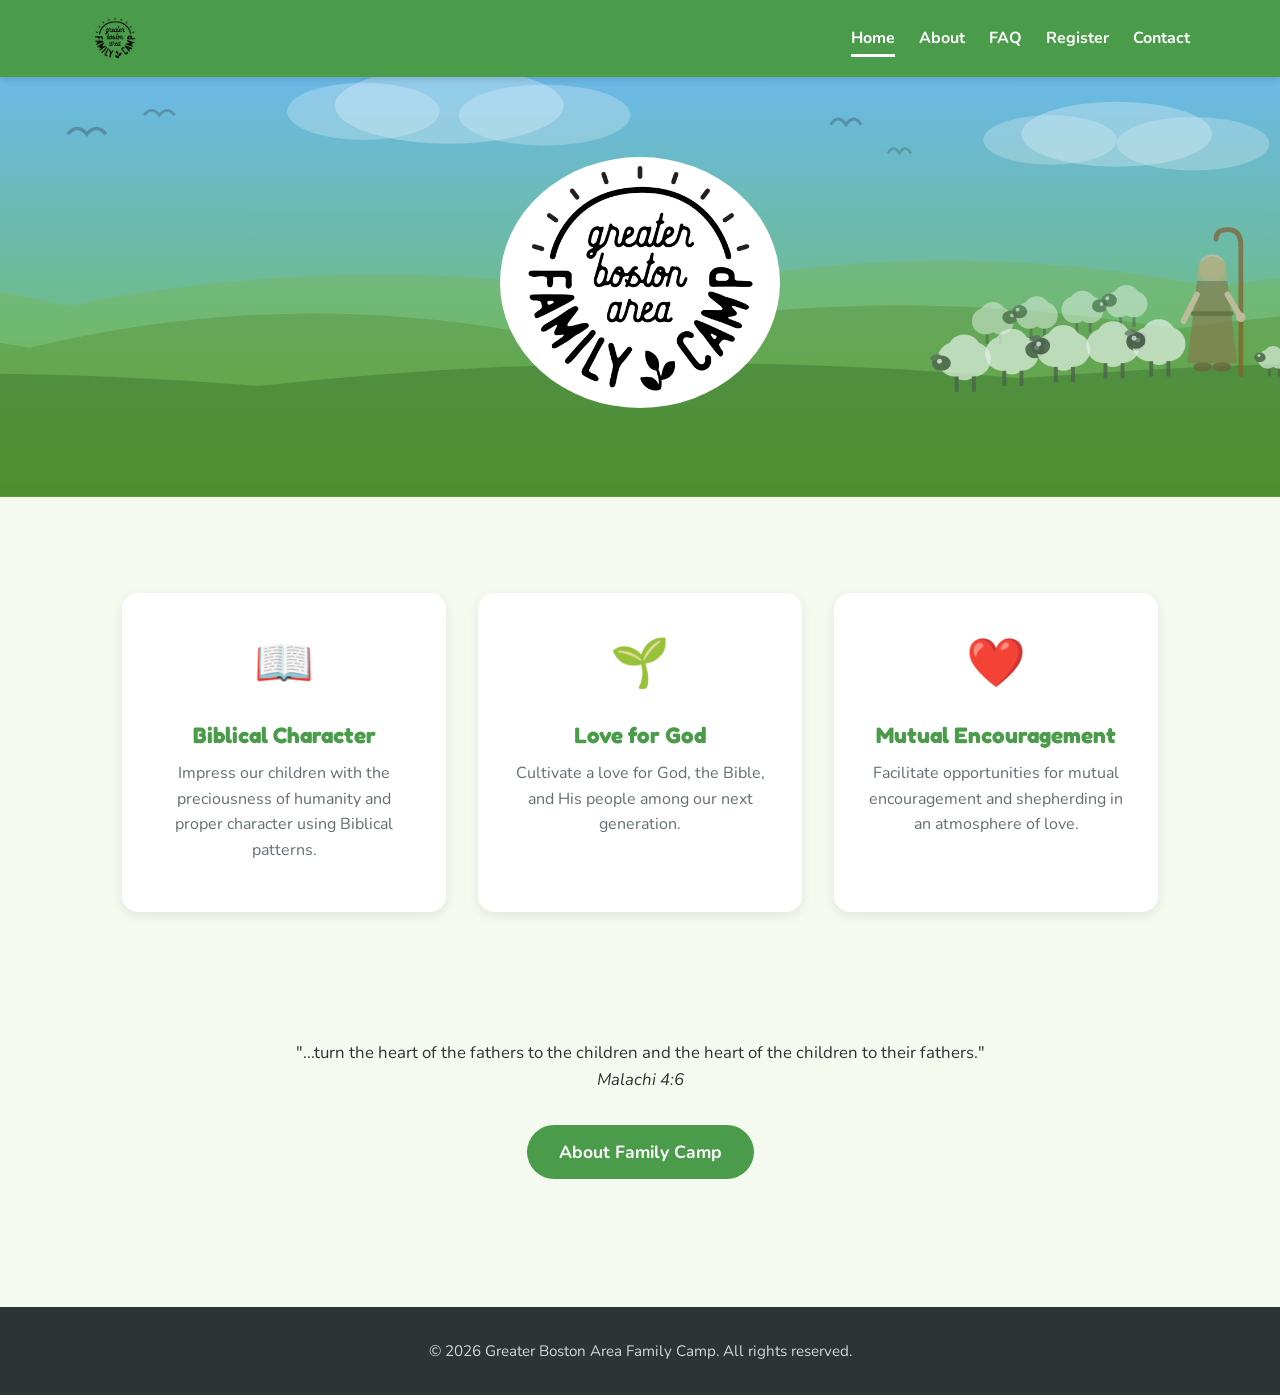
==== commit aa6d908c: "Update home, about, FAQ, and registration content - Rework About "What to Expect" into a 4-item phot" ====
--- a/index.html
+++ b/index.html
@@ -397,12 +397,12 @@
             <div class="card">
                 <div class="card-icon">📖</div>
                 <h3>Biblical Character</h3>
-                <p>Impart to our children the preciousness of humanity and character using Biblical patterns.</p>
+                <p>Impress our children with the preciousness of humanity and proper character using Biblical patterns.</p>
             </div>
             <div class="card">
-                <div class="card-icon">👨‍👩‍👧‍👦</div>
-                <h3>Family Connection</h3>
-                <p>Create an environment where families can connect in the context of the Bible.</p>
+                <div class="card-icon">🌱</div>
+                <h3>Love for God</h3>
+                <p>Cultivate a love for God, the Bible, and His people among our next generation.</p>
             </div>
             <div class="card">
                 <div class="card-icon">❤️</div>
@@ -412,11 +412,6 @@
         </div>
     </section>
 
-    <!-- PHOTO -->
-    <section class="section" style="text-align: center;">
-        <img src="images/SFC_3_outside.jpg" alt="Families playing together outdoors at camp" class="page-photo scroll-reveal">
-    </section>
-
     <!-- ABOUT PREVIEW -->
     <section class="section" style="text-align: center;">
         <p>"...turn the heart of the fathers to the children and the heart of the children to their fathers."<br><em>Malachi 4:6</em></p>
--- a/css/style.css
+++ b/css/style.css
@@ -267,6 +267,43 @@
     transform: translateY(0);
 }
 
+/* ===== EXPECT GRID (About Page) ===== */
+.expect-grid {
+    display: grid;
+    grid-template-columns: repeat(auto-fit, minmax(220px, 1fr));
+    gap: 1.5rem;
+    margin-top: 2rem;
+}
+
+.expect-item {
+    background-color: var(--color-white);
+    border-radius: 12px;
+    overflow: hidden;
+    box-shadow: 0 4px 12px rgba(0, 0, 0, 0.08);
+    transition: transform 0.2s, box-shadow 0.2s;
+    margin: 0;
+}
+
+.expect-item:hover {
+    transform: translateY(-4px);
+    box-shadow: 0 8px 20px rgba(0, 0, 0, 0.15);
+}
+
+.expect-item img {
+    width: 100%;
+    aspect-ratio: 1 / 1;
+    object-fit: cover;
+    display: block;
+}
+
+.expect-item figcaption {
+    font-family: var(--font-heading);
+    color: var(--color-primary);
+    text-align: center;
+    padding: 0.9rem 0.8rem;
+    font-size: 1.15rem;
+}
+
 /* ===== HIGHLIGHT CARDS (Home Page) ===== */
 .highlights {
     display: grid;
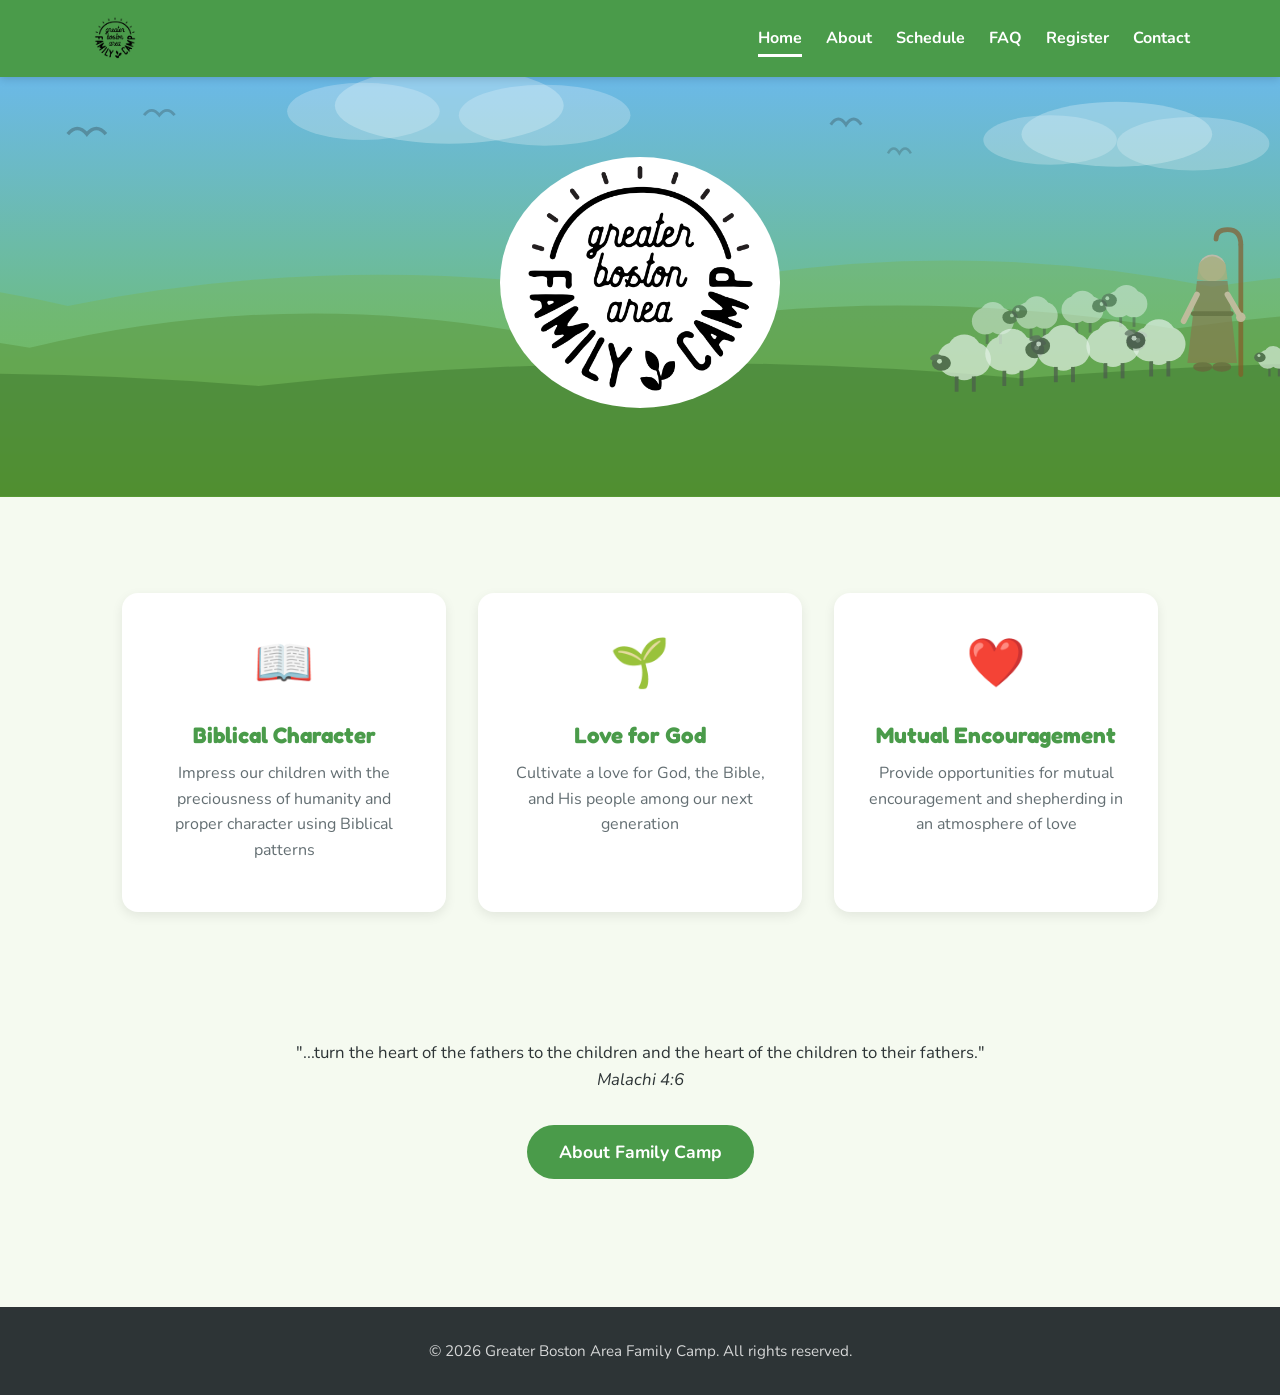
==== commit 70ba5f31: "Add schedule page, update registration link, and refine FAQ/about content - Add schedule.html with t" ====
--- a/index.html
+++ b/index.html
@@ -23,6 +23,7 @@
             <ul class="nav-links">
                 <li><a href="index.html" class="active">Home</a></li>
                 <li><a href="about.html">About</a></li>
+                <li><a href="schedule.html">Schedule</a></li>
                 <li><a href="faq.html">FAQ</a></li>
                 <li><a href="registration.html">Register</a></li>
                 <li><a href="contact.html">Contact</a></li>
@@ -397,17 +398,17 @@
             <div class="card">
                 <div class="card-icon">📖</div>
                 <h3>Biblical Character</h3>
-                <p>Impress our children with the preciousness of humanity and proper character using Biblical patterns.</p>
+                <p>Impress our children with the preciousness of humanity and proper character using Biblical patterns</p>
             </div>
             <div class="card">
                 <div class="card-icon">🌱</div>
                 <h3>Love for God</h3>
-                <p>Cultivate a love for God, the Bible, and His people among our next generation.</p>
+                <p>Cultivate a love for God, the Bible, and His people among our next generation</p>
             </div>
             <div class="card">
                 <div class="card-icon">❤️</div>
                 <h3>Mutual Encouragement</h3>
-                <p>Facilitate opportunities for mutual encouragement and shepherding in an atmosphere of love.</p>
+                <p>Provide opportunities for mutual encouragement and shepherding in an atmosphere of love</p>
             </div>
         </div>
     </section>
--- a/css/style.css
+++ b/css/style.css
@@ -436,6 +436,110 @@
     color: var(--color-secondary);
 }
 
+/* ===== SCHEDULE PAGE ===== */
+.schedule-list {
+    display: flex;
+    flex-direction: column;
+    gap: 2rem;
+    margin-top: 2rem;
+}
+
+.schedule-day {
+    background-color: var(--color-white);
+    border-radius: 16px;
+    padding: 2rem;
+    box-shadow: 0 4px 12px rgba(0, 0, 0, 0.08);
+}
+
+.schedule-day-header {
+    border-bottom: 2px solid rgba(74, 155, 74, 0.15);
+    padding-bottom: 1rem;
+    margin-bottom: 1.25rem;
+}
+
+.schedule-day-header h3 {
+    font-family: var(--font-heading);
+    color: var(--color-primary);
+    font-size: 1.4rem;
+    margin: 0 0 0.25rem;
+}
+
+.schedule-day-header .schedule-date {
+    color: #636e72;
+    font-size: 1rem;
+    font-weight: 600;
+    margin: 0;
+}
+
+.schedule-slots {
+    display: grid;
+    grid-template-columns: 110px 1fr;
+    row-gap: 0.75rem;
+    column-gap: 1.25rem;
+    align-items: baseline;
+}
+
+.schedule-time {
+    font-family: var(--font-heading);
+    color: var(--color-secondary);
+    font-size: 1.05rem;
+    white-space: nowrap;
+}
+
+.schedule-activity {
+    font-size: 1.05rem;
+    color: var(--color-text);
+}
+
+.schedule-concurrent {
+    grid-column: 1 / -1;
+    background-color: rgba(107, 185, 232, 0.1);
+    border-left: 4px solid var(--color-secondary);
+    border-radius: 8px;
+    padding: 0.75rem 1rem;
+    margin: 0.25rem 0;
+}
+
+.schedule-concurrent-label {
+    font-family: var(--font-heading);
+    color: var(--color-secondary);
+    font-size: 0.95rem;
+    margin-bottom: 0.15rem;
+}
+
+.schedule-concurrent-detail {
+    font-size: 1rem;
+    color: var(--color-text);
+}
+
+.schedule-notes {
+    margin-top: 2rem;
+    padding: 1.25rem 1.5rem;
+    background-color: rgba(74, 155, 74, 0.06);
+    border-radius: 12px;
+    font-size: 0.98rem;
+    color: #636e72;
+}
+
+.schedule-notes p {
+    margin: 0;
+}
+
+.schedule-notes p + p {
+    margin-top: 0.5rem;
+}
+
+@media (max-width: 600px) {
+    .schedule-slots {
+        grid-template-columns: 90px 1fr;
+        column-gap: 0.9rem;
+    }
+
+    .schedule-day {
+        padding: 1.5rem;
+    }
+}
+
 /* ===== FAQ DROPDOWNS ===== */
 .faq-list {
     margin-top: 2rem;
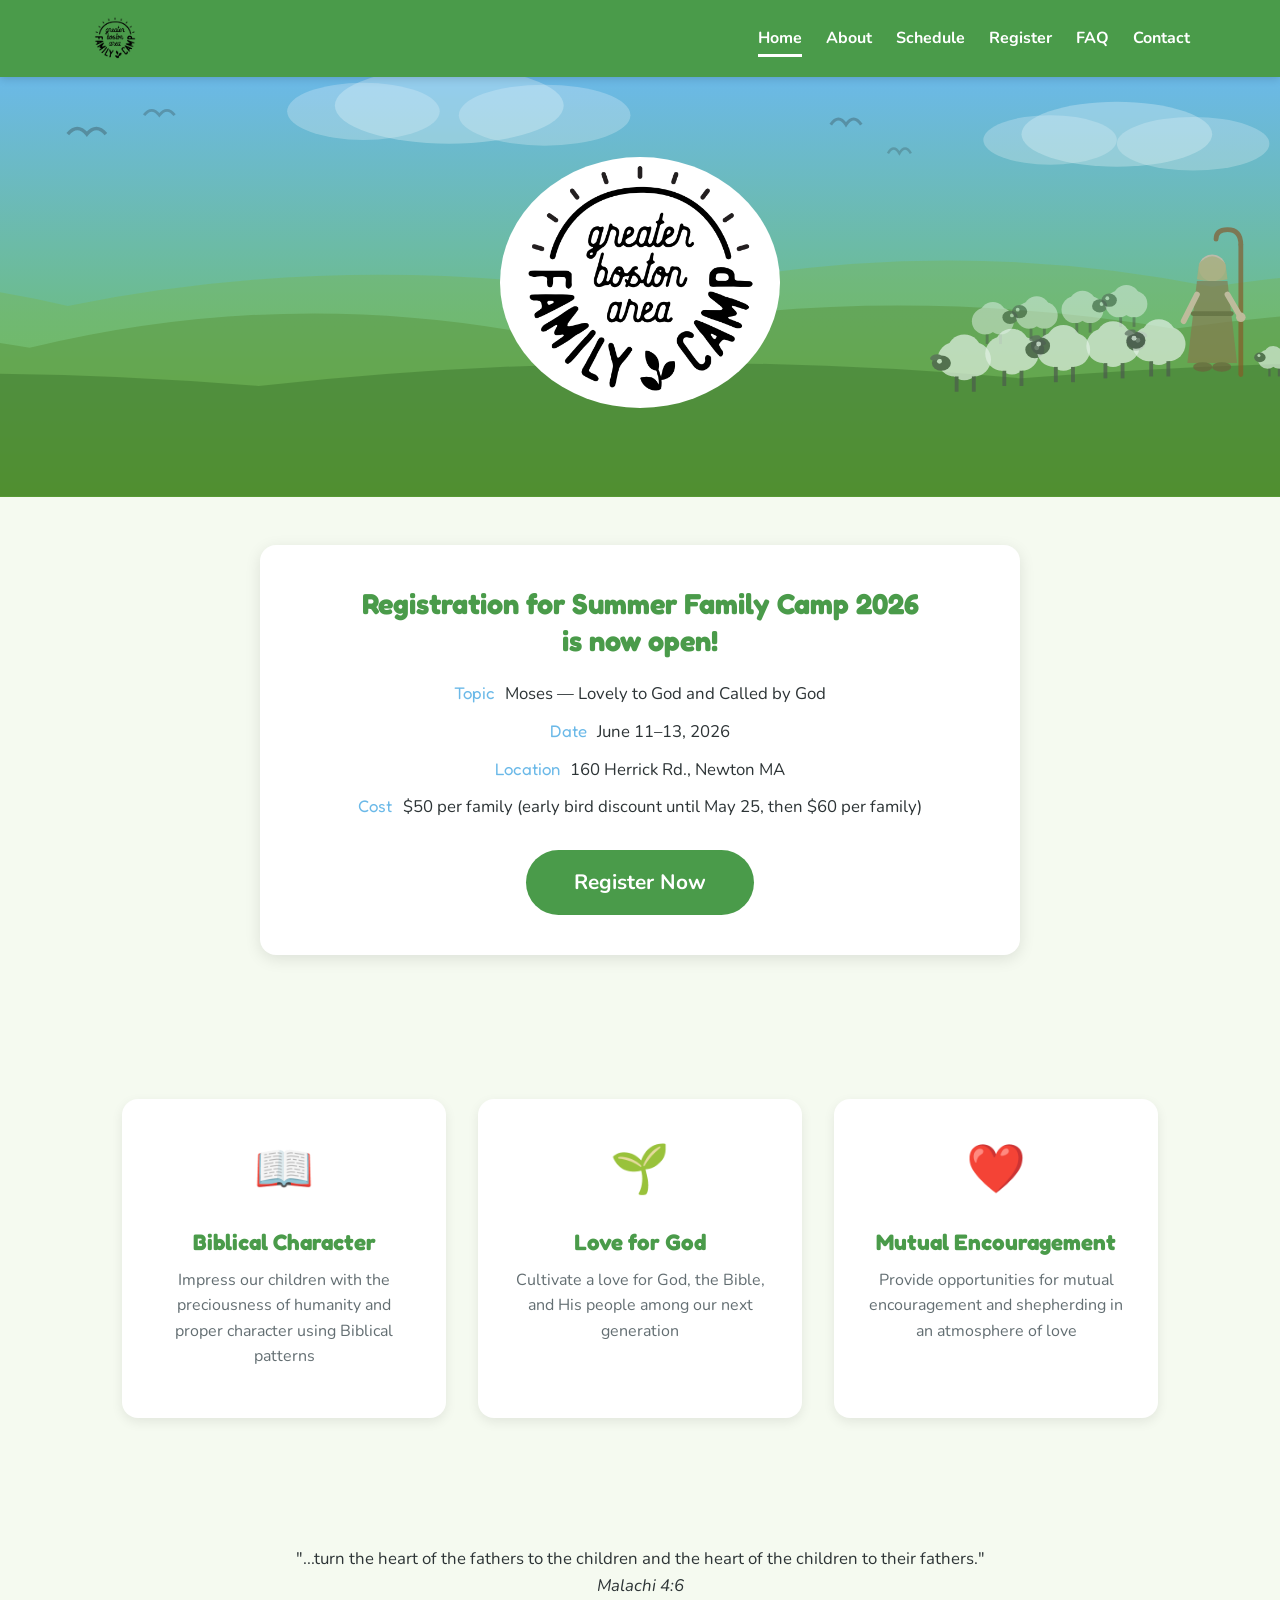
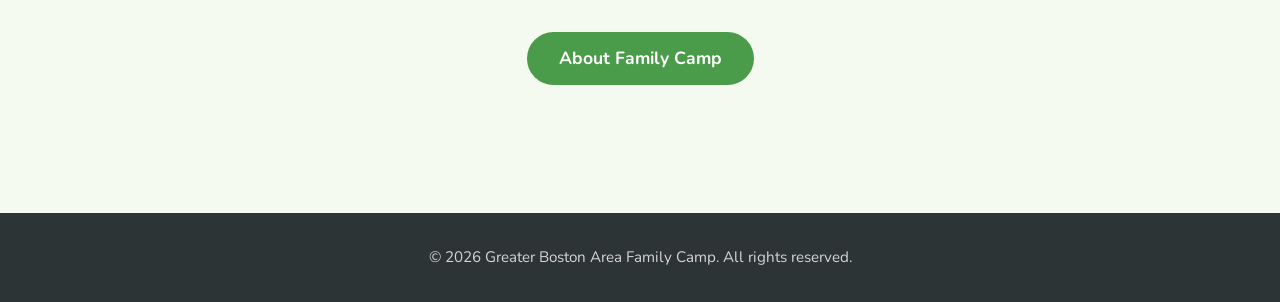
==== commit 019774b1: "Add registration banner, reorder nav, refine schedule and FAQ copy - Add Registration banner placard" ====
--- a/index.html
+++ b/index.html
@@ -24,8 +24,8 @@
                 <li><a href="index.html" class="active">Home</a></li>
                 <li><a href="about.html">About</a></li>
                 <li><a href="schedule.html">Schedule</a></li>
+                <li><a href="registration.html">Register</a></li>
                 <li><a href="faq.html">FAQ</a></li>
-                <li><a href="registration.html">Register</a></li>
                 <li><a href="contact.html">Contact</a></li>
             </ul>
         </nav>
@@ -392,6 +392,20 @@
         -->
     </section>
 
+    <!-- REGISTRATION BANNER -->
+    <section class="announcement">
+        <div class="announcement-inner">
+            <h2 class="announcement-title">Registration for Summer Family Camp 2026<br>is now open!</h2>
+            <ul class="announcement-details">
+                <li><span class="announcement-label">Topic</span> Moses &mdash; Lovely to God and Called by God</li>
+                <li><span class="announcement-label">Date</span> June 11&ndash;13, 2026</li>
+                <li><span class="announcement-label">Location</span> 160 Herrick Rd., Newton MA</li>
+                <li><span class="announcement-label">Cost</span> $50 per family (early bird discount until May 25, then $60 per family)</li>
+            </ul>
+            <a href="https://form.jotform.com/260948390252158" class="btn btn-primary btn-large" target="_blank" rel="noopener">Register Now</a>
+        </div>
+    </section>
+
     <!-- HIGHLIGHTS -->
     <section class="section">
         <div class="highlights">
--- a/css/style.css
+++ b/css/style.css
@@ -436,6 +436,66 @@
     color: var(--color-secondary);
 }
 
+/* ===== ANNOUNCEMENT BANNER (Home Page) ===== */
+.announcement {
+    background-color: var(--color-bg);
+    color: var(--color-text);
+    padding: 3rem 2rem;
+    text-align: center;
+}
+
+.announcement-inner {
+    max-width: 760px;
+    margin: 0 auto;
+    background-color: var(--color-white);
+    border-radius: 16px;
+    padding: 2.5rem 2rem;
+    box-shadow: 0 4px 16px rgba(0, 0, 0, 0.1);
+}
+
+.announcement-title {
+    font-family: var(--font-heading);
+    font-size: 1.8rem;
+    margin: 0 0 1.25rem;
+    line-height: 1.3;
+}
+
+.announcement-details {
+    list-style: none;
+    margin: 0 0 1.75rem;
+    padding: 0;
+    font-size: 1.05rem;
+    line-height: 1.7;
+}
+
+.announcement-details li {
+    margin-bottom: 0.5rem;
+}
+
+.announcement-label {
+    font-family: var(--font-heading);
+    color: var(--color-secondary);
+    margin-right: 0.4rem;
+}
+
+.announcement-title {
+    color: var(--color-primary);
+}
+
+@media (max-width: 600px) {
+    .announcement {
+        padding: 2.25rem 1.25rem;
+    }
+
+    .announcement-title {
+        font-size: 1.4rem;
+    }
+
+    .announcement-details {
+        font-size: 1rem;
+    }
+}
+
 /* ===== SCHEDULE PAGE ===== */
 .schedule-list {
     display: flex;
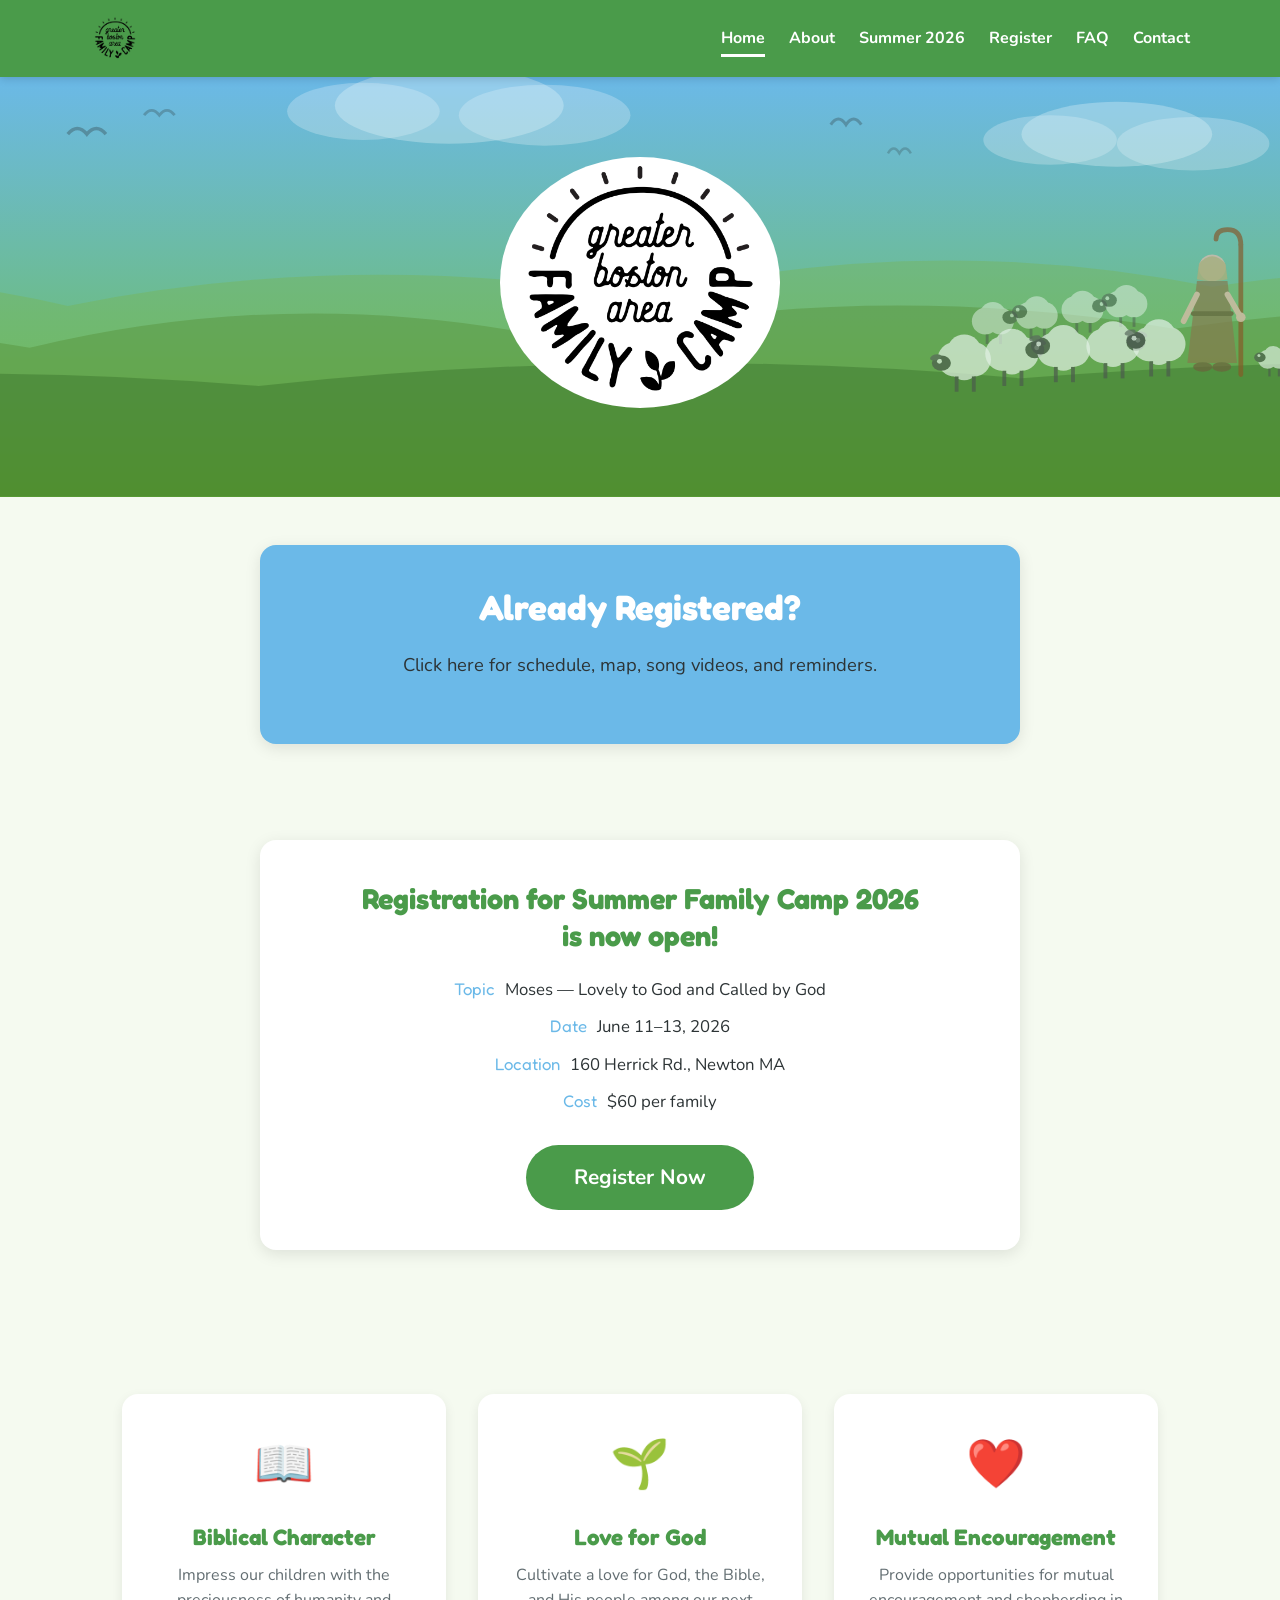
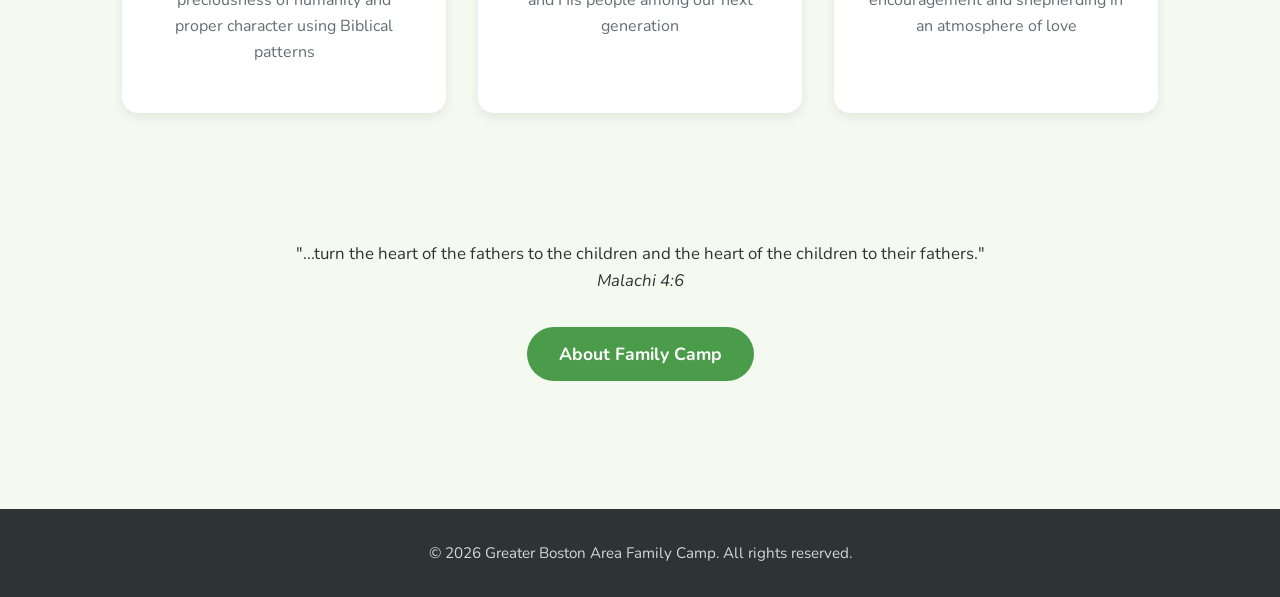
==== commit 1ff28248: "Expand schedule page with map, song videos, reminders; refresh home banner - Merge map (with story-l" ====
--- a/index.html
+++ b/index.html
@@ -23,7 +23,7 @@
             <ul class="nav-links">
                 <li><a href="index.html" class="active">Home</a></li>
                 <li><a href="about.html">About</a></li>
-                <li><a href="schedule.html">Schedule</a></li>
+                <li><a href="schedule.html">Summer 2026</a></li>
                 <li><a href="registration.html">Register</a></li>
                 <li><a href="faq.html">FAQ</a></li>
                 <li><a href="contact.html">Contact</a></li>
@@ -392,6 +392,14 @@
         -->
     </section>
 
+    <!-- REGISTERED FAMILIES BANNER -->
+    <section class="announcement">
+        <a href="schedule.html" class="announcement-inner announcement-registered announcement-link">
+            <h2 class="announcement-title announcement-registered-title">Already Registered?</h2>
+            <p class="announcement-registered-text">Click here for schedule, map, song videos, and reminders.</p>
+        </a>
+    </section>
+
     <!-- REGISTRATION BANNER -->
     <section class="announcement">
         <div class="announcement-inner">
@@ -400,7 +408,7 @@
                 <li><span class="announcement-label">Topic</span> Moses &mdash; Lovely to God and Called by God</li>
                 <li><span class="announcement-label">Date</span> June 11&ndash;13, 2026</li>
                 <li><span class="announcement-label">Location</span> 160 Herrick Rd., Newton MA</li>
-                <li><span class="announcement-label">Cost</span> $50 per family (early bird discount until May 25, then $60 per family)</li>
+                <li><span class="announcement-label">Cost</span> $60 per family</li>
             </ul>
             <a href="https://form.jotform.com/260948390252158" class="btn btn-primary btn-large" target="_blank" rel="noopener">Register Now</a>
         </div>
--- a/css/style.css
+++ b/css/style.css
@@ -482,7 +482,45 @@
     color: var(--color-primary);
 }
 
+.announcement-registered {
+    background-color: var(--color-secondary);
+    color: var(--color-white);
+}
+
+.announcement-registered-title {
+    color: var(--color-white);
+    font-size: 2.2rem;
+}
+
+.announcement-registered-text {
+    font-size: 1.15rem;
+    margin: 1rem auto 1.5rem;
+    max-width: 560px;
+}
+
+.announcement-registered .btn-primary {
+    background-color: var(--color-white);
+    color: var(--color-secondary);
+}
+
+.announcement-link {
+    display: block;
+    text-decoration: none;
+    color: inherit;
+    transition: transform 0.2s, box-shadow 0.2s;
+}
+
+.announcement-link:hover {
+    text-decoration: none;
+    transform: translateY(-3px);
+    box-shadow: 0 8px 24px rgba(0, 0, 0, 0.18);
+}
+
 @media (max-width: 600px) {
+    .announcement-registered-title {
+        font-size: 1.7rem;
+    }
+
     .announcement {
         padding: 2.25rem 1.25rem;
     }
@@ -598,6 +636,64 @@
     .schedule-day {
         padding: 1.5rem;
     }
+}
+
+/* ===== STORY LEVEL KEY ===== */
+.story-level-key {
+    display: grid;
+    grid-template-columns: repeat(4, 1fr);
+    gap: 0.75rem;
+    max-width: 800px;
+    margin: 1.25rem auto 1rem;
+}
+
+.story-level-item {
+    border-radius: 10px;
+    padding: 0.9rem 0.75rem;
+    text-align: center;
+    color: var(--color-text);
+}
+
+.story-level-name {
+    font-family: var(--font-heading);
+    font-size: 1.05rem;
+    margin-bottom: 0.2rem;
+}
+
+.story-level-age {
+    font-size: 0.95rem;
+}
+
+@media (max-width: 720px) {
+    .story-level-key {
+        grid-template-columns: repeat(2, 1fr);
+    }
+}
+
+@media (max-width: 400px) {
+    .story-level-key {
+        grid-template-columns: 1fr;
+    }
+}
+
+/* ===== VIDEO EMBED ===== */
+.video-embed {
+    position: relative;
+    width: 100%;
+    max-width: 700px;
+    margin: 1.5rem auto 0;
+    aspect-ratio: 16 / 9;
+    border-radius: 12px;
+    overflow: hidden;
+    box-shadow: 0 4px 12px rgba(0, 0, 0, 0.1);
+}
+
+.video-embed iframe {
+    position: absolute;
+    inset: 0;
+    width: 100%;
+    height: 100%;
+    border: 0;
 }
 
 /* ===== FAQ DROPDOWNS ===== */
